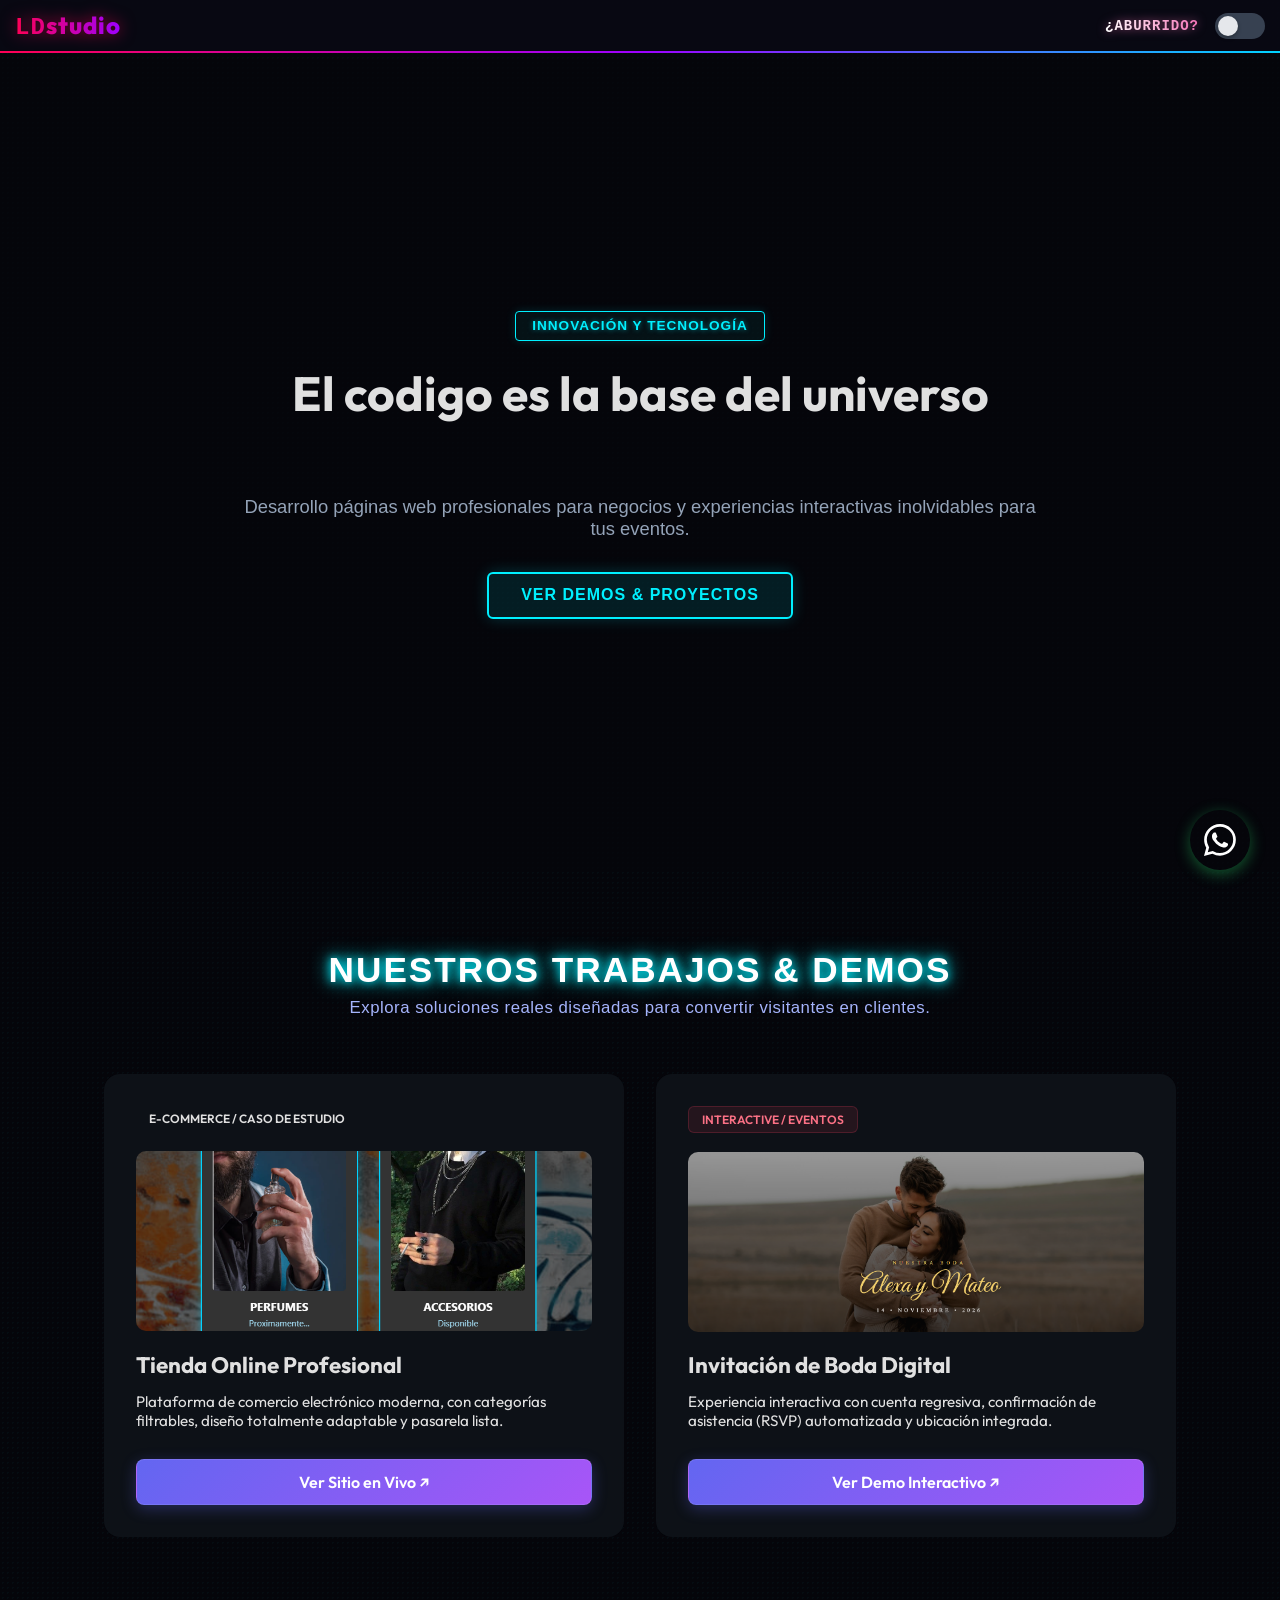
==== index.html @ 7ead61c2 "Mejoras Modo LD: Estilos neon, correccion de scroll y efecto 3D" ====
<!DOCTYPE html>
<html lang="es">
<head>
    <meta charset="UTF-8">
    <meta name="viewport" content="width=device-width, initial-scale=1.0">
    <title>LD Studio | Desarrollo Web & Experiencias Digitales</title>
    <link rel="stylesheet" href="style.css">
    <!-- Google Fonts -->
    <link href="https://fonts.googleapis.com/css2?family=Outfit:wght@300;400;600;700&display=swap" rel="stylesheet"> 
</head>
<body>

   <header class="navbar">
    <div class="logo">LD<span>studio</span></div>
    <a href="modo-ld.html" class="toggle-container">
        <span class="toggle-text">¿Aburrido?</span>
        <div class="toggle-switch">
            <div class="toggle-knob"></div>
        </div>
    </a>
</header>
    <!-- Sección Hero (Bienvenida) -->
    <section class="hero">
        <div class="hero-content">
            <span class="badge">Innovación y Tecnología</span>
            <h1>El codigo es la base del universo <span class="gradient-text">futuro digital</span></h1>
            <p>Desarrollo páginas web profesionales para negocios y experiencias interactivas inolvidables para tus eventos.</p>
            <div class="hero-buttons">
                <a href="#portfolio" class="btn-primary">Ver Demos & Proyectos</a>
            </div>
        </div>
    </section>

    <!-- Sección de Portafolio / Demos -->
    <section id="portfolio" class="portfolio">
        <div class="section-title">
            <h2>Nuestros Trabajos & Demos</h2>
            <p>Explora soluciones reales diseñadas para convertir visitantes en clientes.</p>
        </div>

        <div class="portfolio-grid">
            
     <!-- Tarjeta 1: Tienda Online (Caso de Estudio) -->
            <div class="card">
                <div class="card-tag ecom">E-Commerce / Caso de Estudio</div>
                <!-- Vista Previa de la Tienda -->
                <div class="card-preview">
                    <img src="img/demo-tienda.jpg" alt="Vista previa Tienda Online">
                </div>
                <div class="card-body">
                    <h3>Tienda Online Profesional</h3>
                    <p>Plataforma de comercio electrónico moderna, con categorías filtrables, diseño totalmente adaptable y pasarela lista.</p>
                    <a href="https://jdsupply.netlify.app" target="_blank" class="card-btn">Ver Sitio en Vivo ↗</a>
                </div>
            </div>
          <!-- Tarjeta 2: Invitación de Boda -->
            <div class="card">
                <div class="card-tag event">Interactive / Eventos</div>
                <div class="card-preview">
                    <img src="img/demo-boda.jpg" alt="Vista previa Invitación de Boda">
                </div>
                <div class="card-body">
                    <h3>Invitación de Boda Digital</h3>
                    <p>Experiencia interactiva con cuenta regresiva, confirmación de asistencia (RSVP) automatizada y ubicación integrada.</p>
                    <!-- PEGA TU LINK AQUÍ -->
                    <a href="https://ldfgxd.github.io/demo/" target="_blank" class="card-btn">Ver Demo Interactivo ↗</a>
                </div>
            </div>
        </div>
    </section>

    <!-- Botón Flotante de WhatsApp -->
    <a href="https://wa.me/TU_NUMERO_AQUI" target="_blank" class="whatsapp-float" title="¡Escríbenos!">
        <svg xmlns="http://www.w3.org/2000/svg" width="32" height="32" fill="currentColor" viewBox="0 0 16 16">
            <path d="M13.601 2.326A7.85 7.85 0 0 0 7.994 0C3.627 0 .068 3.558.064 7.926c0 1.399.366 2.76 1.057 3.965L0 16l4.204-1.102a7.9 7.9 0 0 0 3.79.965h.004c4.368 0 7.926-3.558 7.93-7.93A7.9 7.9 0 0 0 13.6 2.326zM7.994 14.521a6.6 6.6 0 0 1-3.356-.92l-.24-.144-2.494.654.666-2.433-.156-.251a6.56 6.56 0 0 1-1.007-3.505c0-3.626 2.957-6.584 6.591-6.584a6.56 6.56 0 0 1 4.66 1.931 6.56 6.56 0 0 1 1.928 4.66c-.004 3.639-2.961 6.592-6.592 6.592zm3.615-4.934c-.197-.099-1.17-.578-1.353-.646-.182-.065-.315-.099-.445.099-.133.197-.513.646-.627.775-.114.133-.232.148-.43.05-.197-.1-.833-.307-1.585-.977-.587-.523-.983-1.17-1.098-1.368-.114-.198-.012-.305.087-.403.088-.088.198-.23.297-.345.099-.114.132-.198.198-.33.065-.133.033-.248-.016-.347-.05-.099-.445-1.072-.61-1.467-.16-.389-.323-.335-.445-.34l-.38-.007c-.133 0-.348.05-.53.248-.183.198-.7.683-.7 1.668 0 .985.71 1.934.808 2.066.098.133 1.394 2.132 3.383 2.992.47.205.84.326 1.129.418.475.152.904.129 1.246.078.38-.058 1.171-.48 1.338-.943.164-.464.164-.86.114-.943-.049-.084-.182-.133-.38-.232z"/>
        </svg>
    </a>

    <script src="script.js"></script>
</body>
</html>
---- style.css ----
/* Variables de diseño y colores tecnológicos */
:root {
    --bg-color: #05050a;       /* Negro casi puro, fondo de pantalla de PC Gamer */
    --card-bg: #0d1117;       /* Un gris muy oscuro para las tarjetas */
    --neon-cyan: #00f0ff;     /* Cian eléctrico para textos y bordes */
    --neon-pink: #ff0055;     /* Rosa neón para acentos (opcional) */
    --text-main: #e0e0e0;     /* Gris claro para texto normal */
    --code-font: 'Space Grotesk', sans-serif; /* Asegúrate de usar esta fuente */
}

/* Estilos Generales */
* {
    margin: 0;
    padding: 0;
    box-sizing: border-box;
    font-family: 'Outfit', sans-serif;
}

body {
    background-color: var(--bg-color);
    color: var(--text-main);
    font-family: var(--code-font);
    /* Agregamos una textura sutil de rejilla/escaneo de fondo */
    background-image: radial-gradient(rgba(0, 240, 255, 0.03) 1px, transparent 1px);
    background-size: 5px 5px;
}

/* Header / Navbar */
.navbar {
    position: fixed;
    top: 0;
    left: 0;
    width: 100%;
    display: flex;
    justify-content: space-between;
    align-items: center;
    padding: 1.2rem 5%;
    background: rgba(11, 15, 25, 0.85);
    backdrop-filter: blur(10px);
    border-bottom: 1px solid var(--border-color);
    z-index: 100;
}

.logo {
    font-size: 1.5rem;
    font-weight: 700;
    letter-spacing: 1px;
    color: var(--text-main);
}

.logo span {
    color: var(--accent-color);
}

.btn-nav {
    background: transparent;
    border: 1px solid var(--accent-color);
    color: var(--accent-color);
    padding: 0.5rem 1.2rem;
    border-radius: 8px;
    font-weight: 600;
    text-decoration: none;
    transition: all 0.3s ease;
}

.btn-nav:hover {
    background: var(--accent-color);
    color: var(--bg-color);
    box-shadow: 0 0 15px rgba(56, 189, 248, 0.4);
}

/* Sección Hero */
.hero {
    min-height: 90vh;
    display: flex;
    align-items: center;
    justify-content: center;
    text-align: center;
    padding: 0 1rem;
    margin-top: 60px;
    background: radial-gradient(circle at center, rgba(56, 189, 248, 0.05) 0%, transparent 70%);
}

.hero-content {
    max-width: 800px;
}

.badge {
    display: inline-block;
    padding: 0.4rem 1rem;
    background: rgba(0, 240, 255, 0.05); /* Fondo cian oscuro transparente */
    color: var(--neon-cyan, #00f0ff); /* Color neón */
    border-radius: 4px; /* Esquinas más rectas y técnicas */
    font-size: 0.85rem;
    font-weight: 600;
    font-family: var(--code-font, 'Space Grotesk', sans-serif);
    text-transform: uppercase;
    letter-spacing: 1px;
    margin-bottom: 1.5rem;
    border: 1px solid var(--neon-cyan, #00f0ff); /* Borde cian brilloso */
    text-shadow: 0 0 5px rgba(0, 240, 255, 0.5);
    box-shadow: 0 0 10px rgba(0, 240, 255, 0.15);
}

.hero h1 {
    font-size: 3rem;
    font-weight: 700;
    margin-bottom: 1rem;
    line-height: 1.2;
}

.gradient-text {
    background: var(--accent-gradient);
    -webkit-background-clip: text;
    -webkit-text-fill-color: transparent;
}

.hero p {
    color: #94a3b8; /* Gris claro azulado súper legible */
    font-size: 1.15rem;
    margin-bottom: 2rem;
    font-family: var(--code-font, 'Space Grotesk', sans-serif);
}
.btn-primary {
    display: inline-flex;
    align-items: center;
    justify-content: center;
    background: rgba(0, 240, 255, 0.1); /* Fondo translúcido neón */
    border: 2px solid var(--neon-cyan, #00f0ff); /* Borde cian brilloso */
    color: var(--neon-cyan, #00f0ff); /* Texto neón */
    padding: 0.8rem 2rem;
    border-radius: 6px;
    font-weight: 700;
    font-family: var(--code-font, 'Space Grotesk', sans-serif);
    text-transform: uppercase;
    letter-spacing: 1px;
    text-decoration: none;
    box-shadow: 0 0 15px rgba(0, 240, 255, 0.2);
    transition: all 0.3s ease;
}

.btn-primary:hover {
    transform: translateY(-3px);
    box-shadow: 0 10px 25px rgba(56, 189, 248, 0.4);
}

/* Sección Portafolio / Demos */
.portfolio {
    padding: 5rem 5%;
    max-width: 1200px;
    margin: 0 auto;
}

.section-title {
    text-align: center;
    margin-bottom: 3.5rem;
}

.section-title h2 {
    font-size: 2.2rem;
    margin-bottom: 0.5rem;
    font-family: var(--code-font);
    text-transform: uppercase;
    letter-spacing: 2px;
    color: #ffffff;
    text-shadow: 0 0 10px var(--neon-cyan), 0 0 20px var(--neon-cyan);
}

.section-title p {
    color: #a5b4fc; /* Un tono azulado/morado suave estilo interfaz */
    font-family: var(--code-font);
    letter-spacing: 0.5px;
    font-size: 1.05rem;
}
.portfolio-grid {
    display: grid;
    grid-template-columns: repeat(auto-fit, minmax(320px, 1fr));
    gap: 2rem;
}

/* Tarjetas con efecto Glassmorphism y Hover */
.card {
    background: var(--card-bg);
    border: 1px solid var(--border-color);
    border-radius: 16px;
    padding: 2rem;
    backdrop-filter: blur(12px);
    transition: all 0.3s ease;
    display: flex;
    flex-direction: column;
    justify-content: space-between;
}

.card:hover {
    transform: translateY(-6px);
    border-color: rgba(56, 189, 248, 0.4);
    box-shadow: 0 12px 30px rgba(0, 0, 0, 0.5), 0 0 20px rgba(56, 189, 248, 0.1);
}

.card-tag {
    font-size: 0.75rem;
    font-weight: 600;
    text-transform: uppercase;
    padding: 0.3rem 0.8rem;
    border-radius: 6px;
    width: fit-content;
    margin-bottom: 1.2rem;
}

.card-tag.e-commerce {
    background: rgba(16, 185, 129, 0.1);
    color: #34d399;
    border: 1px solid rgba(16, 185, 129, 0.2);
}

.card-tag.event {
    background: rgba(244, 63, 94, 0.1);
    color: #fb7185;
    border: 1px solid rgba(244, 63, 94, 0.2);
}

.card-body h3 {
    font-size: 1.4rem;
    margin-bottom: 0.8rem;
}

.card-body p {
    color: var(--text-muted);
    font-size: 0.95rem;
    margin-bottom: 1.8rem;
}

.card-btn {
    display: inline-flex;
    align-items: center;
    color: var(--accent-color);
    text-decoration: none;
    font-weight: 600;
    transition: gap 0.3s ease;
}

.card-btn:hover {
    gap: 8px;
    text-decoration: underline;
}

/* Botón Flotante de WhatsApp con animación de pulso */
.whatsapp-float {
    position: fixed;
    bottom: 30px;
    right: 30px;
    background-color: var(--whatsapp-color);
    color: white;
    width: 60px;
    height: 60px;
    border-radius: 50%;
    display: flex;
    align-items: center;
    justify-content: center;
    box-shadow: 0 4px 15px rgba(37, 211, 102, 0.4);
    z-index: 1000;
    transition: transform 0.3s ease;
    animation: pulse-whatsapp 2s infinite;
}

.whatsapp-float:hover {
    transform: scale(1.1);
}

@keyframes pulse-whatsapp {
    0% {
        box-shadow: 0 0 0 0 rgba(37, 211, 102, 0.6);
    }
    70% {
        box-shadow: 0 0 0 15px rgba(37, 211, 102, 0);
    }
    100% {
        box-shadow: 0 0 0 0 rgba(37, 211, 102, 0);
    }
}

/* Responsive para celulares */
@media (max-width: 768px) {
    .hero h1 {
        font-size: 2.2rem;
    }
}
/* Estilo para la vista previa de la tarjeta */
.card-preview {
    width: 100%;
    height: 180px;
    border-radius: 10px;
    overflow: hidden;
    margin-bottom: 1.2rem;
    border: 1px solid var(--border-color);
}

.card-preview img {
    width: 100%;
    height: 100%;
    object-fit: cover;
    transition: transform 0.5s ease;
}

/* Efecto de zoom sutil al pasar el mouse por toda la tarjeta */
.card:hover .card-preview img {
    transform: scale(1.05);
}
/* Estilo chingón para los botones de las tarjetas */
.card-btn {
    display: inline-flex;
    align-items: center;
    justify-content: center;
    gap: 8px;
    width: 100%;
    padding: 12px 20px;
    background: linear-gradient(135deg, #6366f1 0%, #a855f7 100%); /* Degradado moderno */
    color: #ffffff;
    font-weight: 600;
    text-decoration: none;
    border-radius: 8px;
    box-shadow: 0 4px 15px rgba(99, 102, 241, 0.3);
    transition: all 0.3s ease;
    border: 1px solid rgba(255, 255, 255, 0.1);
}

/* Efecto cuando pasas el cursor */
.card-btn:hover {
    background: linear-gradient(135deg, #4f46e5 0%, #9333ea 100%);
    transform: translateY(-3px); /* Se eleva un poquito */
    box-shadow: 0 6px 20px rgba(168, 85, 247, 0.5); /* Sombra más intensa y brillante */
}

/* Efecto al hacer clic */
.card-btn:active {
    transform: translateY(-1px);
}
/* --- Contenedor principal del enlace --- */
.toggle-container {
    display: flex;
    align-items: center;
    gap: 16px; /* Espacio entre el texto y el switch */
    text-decoration: none;
    cursor: pointer;
    transition: opacity 0.3s ease;
}

.toggle-container:hover {
    opacity: 0.8; /* Efecto hover sutil para todo el conjunto */
}

/* --- Estilo del texto --- */
.toggle-text {
    font-family: 'SF Mono', 'Courier New', monospace; /* Fuente técnica */
    font-size: 14px;
    font-weight: 600;
    text-transform: uppercase;
    letter-spacing: 1px;
    /* Gradiente de color tipo neón */
    background: linear-gradient(to right, #ffffff, #f472b6);
    -webkit-background-clip: text;
    background-clip: text;
    color: transparent;
    /* Resplandor del neón */
    filter: drop-shadow(0 0 5px rgba(244, 114, 182, 0.6));
}

/* --- Estilos del interruptor (El switch) --- */
.toggle-switch {
    position: relative;
    width: 50px; /* Ancho total del switch */
    height: 26px; /* Alto total del switch */
    background-color: #374151; /* Color de fondo cuando está "apagado" (gris oscuro) */
    border-radius: 50px; /* Bordes redondeados */
    transition: background-color 0.4s cubic-bezier(0.4, 0, 0.2, 1); /* Transición suave al cambiar */
}

/* --- El círculo que se desliza (Knob) --- */
.toggle-knob {
    position: absolute;
    top: 3px; /* Margen superior */
    left: 3px; /* Margen izquierdo */
    width: 20px; /* Ancho del círculo */
    height: 20px; /* Alto del círculo */
    background-color: #e5e7eb; /* Color del círculo (gris muy claro) */
    border-radius: 50%; /* Círculo perfecto */
    box-shadow: 0 2px 4px rgba(0, 0, 0, 0.3); /* Sombra sutil */
    transition: transform 0.4s cubic-bezier(0.4, 0, 0.2, 1); /* Transición suave del movimiento */
}

/* --- Efecto Hover: Cuando el mouse pasa sobre el CONJUNTO --- */
.toggle-container:hover .toggle-switch {
    background-color: #4b5563; /* Un gris un poco más claro al pasar el mouse */
}

.toggle-container:hover .toggle-knob {
    transform: translateX(2px); /* Pequeño movimiento del círculo al pasar el mouse */
}

/* --- Estilo "Encendido" (Opcional, si añades una clase .active con JS) --- */
/* Si tuvieras JS para activar el modo, usarías: .toggle-container.active .toggle-switch { ... } */
/* --- Efecto exclusivo SOLAMENTE cuando mantienes presionado el clic --- */

/* 1. Mueve el círculo a la derecha al hacer clic */
.toggle-container:active .toggle-knob {
    transform: translateX(24px);
    background-color: #ffffff;
}

/* 2. Pone el switch en azul neón al hacer clic */
.toggle-container:active .toggle-switch {
    background-color: #00f0ff;
    box-shadow: 0 0 12px rgba(0, 240, 255, 0.6);
}
/* --- MODO VIDEOJUEGO / GAMING --- */
body.page-ld-custom {
    background-image: url('img/fondo-gaming.jpg') !important;
    background-size: cover !important;
    background-position: center !important;
    background-repeat: no-repeat !important;
    background-attachment: fixed !important;
}

/* Tarjetas con estilo de panel de juego / interfaz HUD */
body.page-ld-custom .navbar,
body.page-ld-custom .card {
    background-color: rgba(10, 10, 20, 0.85) !important;
    border: 1px solid #00f0ff !important; /* Bordes color cian o azul gamer */
    box-shadow: 0 0 15px rgba(0, 240, 255, 0.2); /* Brillo sutil tipo neón */
}

/* Efecto para los títulos con onda gaming */
body.page-ld-custom h1, 
body.page-ld-custom h2 {
    color: #00f0ff !important;
}
/* --- ORGANIZACIÓN DE ACCIONES EN EL NAVBAR --- */
.nav-actions {
    display: flex;
    align-items: center;
    gap: 10px; /* Espacio exacto y cómodo entre el botón de música y el switch */
}

/* --- BOTÓN DE MÚSICA COMPACTO PARA EL HEADER --- */
.music-header-btn {
    background: rgba(255, 255, 255, 0.08);
    border: 1px solid rgba(255, 255, 255, 0.2);
    color: #ffffff;
    width: 32px;
    height: 32px;
    border-radius: 50%;
    display: flex;
    align-items: center;
    justify-content: center;
    cursor: pointer;
    transition: all 0.3s ease;
    flex-shrink: 0; /* Evita que el botón se deforme */
}

.music-header-btn:hover {
    background: rgba(255, 255, 255, 0.2);
    transform: scale(1.05);
}

.music-header-btn.playing {
    border-color: #00f0ff;
    color: #00f0ff;
    box-shadow: 0 0 8px rgba(0, 240, 255, 0.4);
}
/* --- AJUSTES RESPONSIVOS PARA MÓVILES --- */
@media screen and (max-width: 768px) {
    /* Hacemos que la barra superior ajuste los espacios automáticamente en celular */
    .navbar {
        padding: 10px 15px;
    }

    /* Reducimos ligeramente el tamaño del texto o de los márgenes si es necesario */
    .nav-actions {
        gap: 8px;
    }

    /* Ajustamos el tamaño del switch para que no estorbe en pantallas angostas */
    .toggle-container {
        padding: 4px 8px;
    }

    .toggle-text {
        font-size: 11px;
    }

    /* Aseguramos que el botón de música mantenga su círculo perfecto */
    .music-header-btn {
        width: 30px;
        height: 30px;
    }
}
/* --- NOTIFICACIÓN DE BIENVENIDA (GAMING TOAST) --- */
.gaming-toast {
    position: fixed;
    top: 90px;
    right: 30px;
    z-index: 1000;
    background: rgba(10, 10, 25, 0.95);
    border: 1px solid #00f0ff;
    box-shadow: 0 0 15px rgba(0, 240, 255, 0.3);
    padding: 12px 20px;
    border-radius: 8px;
    display: flex;
    align-items: center;
    gap: 15px;
    backdrop-filter: blur(10px);
    animation: slideInToast 0.5s ease forwards;
    transition: all 0.3s ease;
}

.toast-content {
    display: flex;
    align-items: center;
    gap: 10px;
    color: #ffffff;
    font-size: 14px;
    font-weight: 500;
}

/* Puntito parpadeante de estatus */
.toast-dot {
    width: 8px;
    height: 8px;
    background-color: #00ff66;
    border-radius: 50%;
    box-shadow: 0 0 8px #00ff66;
    animation: pulseDot 1.5s infinite;
}

.toast-close {
    background: transparent;
    border: none;
    color: #a0a0c0;
    font-size: 20px;
    cursor: pointer;
    transition: color 0.2s;
}

.toast-close:hover {
    color: #00f0ff;
}

/* Animaciones */
@keyframes slideInToast {
    from {
        opacity: 0;
        transform: translateY(-20px);
    }
    to {
        opacity: 1;
        transform: translateY(0);
    }
}

@keyframes pulseDot {
    0% { transform: scale(1); opacity: 1; }
    50% { transform: scale(1.4); opacity: 0.5; }
    100% { transform: scale(1); opacity: 1; }
}
/* BOTÓN GAMING / MODO LD */
.btn-gaming {
    display: inline-block;
    margin-top: 20px;
    padding: 12px 28px;
    background: transparent;
    color: #00f0ff;
    border: 2px solid #00f0ff;
    border-radius: 6px;
    font-weight: 700;
    text-decoration: none;
    letter-spacing: 1px;
    box-shadow: 0 0 10px rgba(0, 240, 255, 0.3);
    transition: all 0.3s ease;
}

.btn-gaming:hover {
    background: #00f0ff;
    color: #000;
    box-shadow: 0 0 20px rgba(0, 240, 255, 0.8);
    transform: translateY(-2px);
}
.matrix-title {
    font-family: 'Fira Code', 'Courier New', monospace;
    font-size: 2.2rem;
    color: #00ff66;
    text-shadow: 0 0 12px rgba(0, 255, 102, 0.7);
    margin: 15px 0;
    font-weight: 700;
}
/* --- OVERLAY OSCURO PARA MEJORAR CONTRASTE --- */
.hero {
    position: relative;
    /* Fondo oscuro semi-transparente sobre la imagen */
    background: rgba(5, 5, 12, 0.65) !important; 
}

/* --- TÍTULO PRINCIPAL CON MÁXIMA LEGIBILIDAD --- */
.page-ld-custom .matrix-title,
.page-ld-custom .hero h1 {
    font-family: 'Fira Code', 'Courier New', monospace !important;
    font-weight: 800 !important;
    
    /* Degradado Neón con tonos más brillantes */
    background: linear-gradient(90deg, #ff2a75 0%, #b84dff 50%, #00f0ff 100%) !important;
    -webkit-background-clip: text !important;
    background-clip: text !important;
    -webkit-text-fill-color: transparent !important;
    
    /* Sombra oscura fuerte alrededor de las letras para separarlas del fondo */
    filter: drop-shadow(0 0 12px rgba(0, 0, 0, 0.9)) 
            drop-shadow(0 0 4px #000000) !important;
}

/* --- BADGE SUPERIOR --- */
.page-ld-custom .badge {
    color: #ffffff !important;
    border: 1.5px solid #ff0055 !important;
    background: rgba(10, 10, 20, 0.85) !important;
    box-shadow: 0 0 15px rgba(255, 0, 85, 0.6) !important;
    font-weight: 700 !important;
    letter-spacing: 1px;
}

/* --- PÁRRAFO DESCRIPTIVO --- */
.page-ld-custom .hero p {
    color: #ffffff !important;
    /* Sombra negra detrás del texto blanco */
    text-shadow: 2px 2px 4px rgba(0, 0, 0, 0.9), 
                0 0 10px rgba(0, 0, 0, 0.8) !important;
    font-weight: 500 !important;
}

/* --- BOTÓN NEÓN --- */
.page-ld-custom .btn-gaming,
.page-ld-custom .card-btn {
    color: #ffffff !important;
    background: rgba(10, 10, 20, 0.8) !important;
    border: 2px solid #ff0055 !important;
    box-shadow: 0 0 15px rgba(255, 0, 85, 0.6), 
                inset 0 0 10px rgba(255, 0, 85, 0.3) !important;
    font-weight: 700 !important;
}
/* --- HEADER Y NAVBAR MODO LD --- */
.navbar {
    background: rgba(10, 10, 20, 0.85) !important;
    backdrop-filter: blur(12px) !important;
    border-bottom: 2px solid transparent !important;
    border-image: linear-gradient(90deg, #ff0055, #9d00ff, #00d4ff) 1 !important;
    padding: 10px 15px !important;
}

/* --- LOGO EN DEGRADADO ROJO Y MORADO --- */
.logo {
    font-family: 'Fira Code', 'Courier New', monospace !important;
    font-weight: 800 !important;
    
    /* Degradado de Rojo (#ff0055) a Morado (#9d00ff) */
    background: linear-gradient(90deg, #ff0055 0%, #9d00ff 100%) !important;
    -webkit-background-clip: text !important;
    background-clip: text !important;
    -webkit-text-fill-color: transparent !important;
    color: transparent !important;

    /* Brillo neón alrededor de las letras */
    filter: drop-shadow(0 0 8px rgba(255, 0, 85, 0.6)) !important;
}

/* Ajustes para pantalla móvil estrecha */
@media (max-width: 480px) {
    .navbar {
        display: flex !important;
        justify-content: space-between !important;
        align-items: center !important;
        gap: 8px !important;
    }

    /* Ajuste al texto 'SOLO BAJA' */
    .switch-label, 
    .navbar span {
        font-size: 11px !important;
        letter-spacing: 0.5px !important;
        color: #ff0055 !important;
        text-shadow: 0 0 5px rgba(255, 0, 85, 0.6) !important;
    }

    /* Botón de reproducción de música */
    .music-btn {
        transform: scale(0.85) !important;
    }
}
/* Prepara el contenedor para el espacio 3D */
.portfolio-grid {
    perspective: 1000px;
}

/* Configura las tarjetas para que giren suavemente sin perder calidad */
.card {
    transition: transform 0.15s ease-out;
    transform-style: preserve-3d;
    will-change: transform;
}
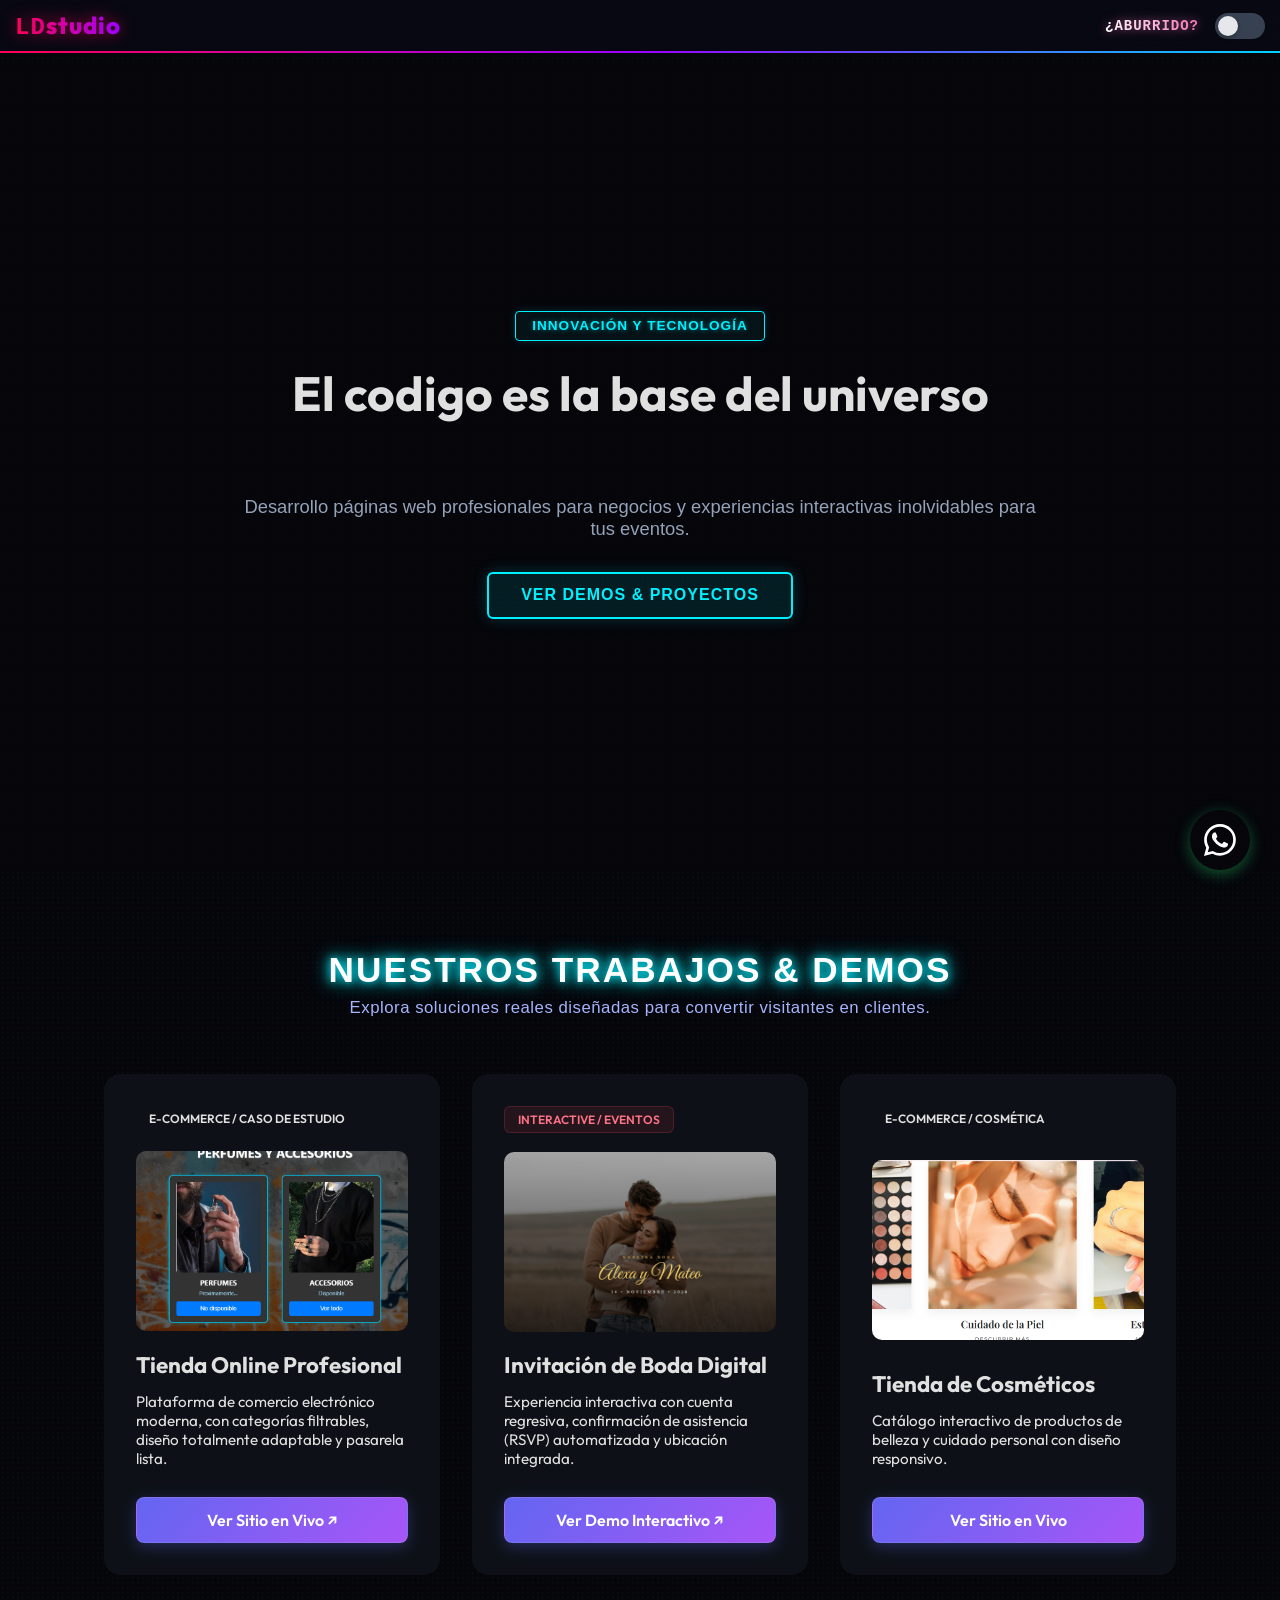
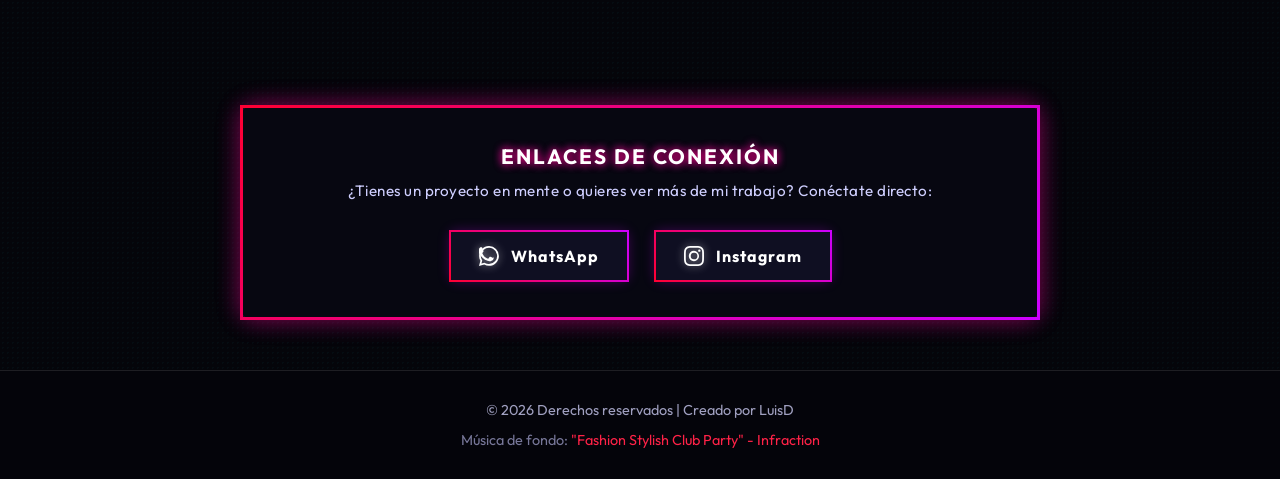
==== commit eb43c8a8: "feat: actualizacion de footer y estilos" ====
--- a/index.html
+++ b/index.html
@@ -66,9 +66,22 @@
                     <a href="https://ldfgxd.github.io/demo/" target="_blank" class="card-btn">Ver Demo Interactivo ↗</a>
                 </div>
             </div>
+            <!-- Tarjeta 3: Tienda de Cosméticos -->
+        <div class="card">
+            <div class="card-tag">E-Commerce / Cosmética</div>
+            <div class="card-preview">
+                <img src="img/demo-cosmetics.jpg" alt="Vista previa Tienda de Cosméticos">
+            </div>
+            <div class="card-body">
+                <h3>Tienda de Cosméticos</h3>
+                <p>Catálogo interactivo de productos de belleza y cuidado personal con diseño responsivo.</p>
+                <a href="https://shopbyrigo.netlify.app" target="_blank" class="card-btn">Ver Sitio en Vivo</a>
+            </div>
+        </div>
         </div>
     </section>
 
+    
     <!-- Botón Flotante de WhatsApp -->
     <a href="https://wa.me/TU_NUMERO_AQUI" target="_blank" class="whatsapp-float" title="¡Escríbenos!">
         <svg xmlns="http://www.w3.org/2000/svg" width="32" height="32" fill="currentColor" viewBox="0 0 16 16">
@@ -77,5 +90,39 @@
     </a>
 
     <script src="script.js"></script>
+    <!-- Sección de Contacto Directo (Modo Normal) -->
+<section class="contact-section">
+    <div class="contact-card">
+        <h3>ENLACES DE CONEXIÓN</h3>
+        <p>¿Tienes un proyecto en mente o quieres ver más de mi trabajo? Conéctate directo:</p>
+        
+        <div class="social-links-grid">
+            <!-- Botón de WhatsApp -->
+            <a href="https://wa.me/526361141044" target="_blank" class="cyber-link">
+                <svg class="link-icon" xmlns="http://www.w3.org/2000/svg" width="22" height="22" fill="currentColor" viewBox="0 0 16 16">
+                    <path d="M13.601 2.326A7.85 7.85 0 0 0 7.994 0C3.627 0 .068 3.558.064 7.926c0 1.399.366 2.76 1.057 3.965L0 16l4.204-1.102a7.9 7.9 0 0 0 3.79.965h.004c4.368 0 7.926-3.558 7.93-7.93A7.9 7.9 0 0 0 13.601 2.326zm-5.607 12.1a6.5 6.5 0 0 1-3.327-.916l-.238-.144-2.482.65.664-2.42-.155-.247a6.5 6.5 0 1 1 5.538 3.077z"/>
+                    <path d="M11.237 9.588c-.303-.152-1.79-.883-2.067-.983-.277-.1-.479-.152-.681.152-.202.303-.782.983-.958 1.185-.176.202-.353.227-.656.076-.303-.152-1.28-.472-2.438-1.5-.9-1.023-1.508-2.288-1.685-2.59-.176-.303-.018-.465.133-.616.136-.135.303-.353.454-.53.151-.176.202-.303.303-.503.1-.202.05-.378-.025-.53-.075-.152-.681-1.641-.933-2.246-.245-.589-.494-.509-.681-.519-.174-.009-.373-.01-.571-.01-.198 0-.521.074-.794.378-.273.304-1.04 1.016-1.04 2.479 0 1.463 1.065 2.876 1.213 3.077.149.202 2.096 3.2 5.077 4.487.709.306 1.263.489 1.694.626.712.226 1.36.194 1.872.118.571-.085 1.79-.732 2.042-1.44.252-.707.252-1.313.176-1.44-.076-.127-.277-.202-.58-.353z"/>
+                </svg>
+                WhatsApp
+            </a>
+            
+            <!-- Botón de Instagram -->
+            <a href="https://instagram.com/tu-usuario" target="_blank" class="cyber-link">
+                <svg class="link-icon" xmlns="http://www.w3.org/2000/svg" width="22" height="22" fill="currentColor" viewBox="0 0 16 16">
+                    <path d="M8 0C5.829 0 5.556.01 4.703.048 3.85.088 3.269.222 2.76.42a3.9 3.9 0 0 0-1.417.923A3.9 3.9 0 0 0 .42 2.76C.222 3.268.087 3.85.048 4.7.01 5.555 0 5.827 0 8.001c0 2.172.01 2.444.048 3.297.04.852.174 1.433.372 1.942.205.526.478.972.923 1.417.444.445.89.719 1.416.923.51.198 1.09.333 1.942.372C5.555 15.99 5.827 16 8 16s2.444-.01 3.298-.048c.851-.04 1.434-.174 1.943-.372a3.9 3.9 0 0 0 1.416-.923c.445-.445.718-.891.923-1.417.197-.509.332-1.09.372-1.942C15.99 10.445 16 10.173 16 8s-.01-2.445-.048-3.299c-.04-.851-.175-1.433-.372-1.941a3.9 3.9 0 0 0-.923-1.417A3.9 3.9 0 0 0 13.24.42c-.51-.198-1.092-.333-1.943-.372C10.443.01 10.172 0 7.998 0zm-.717 1.442h.718c2.136 0 2.389.007 3.232.046.78.035 1.204.166 1.486.275.373.145.64.319.92.599.28.28.453.546.598.92.11.281.24.705.275 1.485.039.843.047 1.096.047 3.231s-.008 2.389-.047 3.232c-.035.78-.166 1.203-.275 1.485a2.5 2.5 0 0 1-.599.919c-.28.28-.546.453-.92.598-.282.11-.705.24-1.485.276-.843.038-1.096.047-3.232.047s-2.39-.009-3.233-.047c-.78-.036-1.203-.166-1.485-.276a2.5 2.5 0 0 1-.92-.598 2.5 2.5 0 0 1-.6-.92c-.109-.281-.24-.705-.275-1.485-.038-.843-.046-1.096-.046-3.233s.008-2.388.046-3.231c.036-.78.166-1.204.276-1.486.145-.373.319-.64.599-.92.28-.28.546-.453.92-.598.282-.11.705-.24 1.485-.276.738-.034 1.024-.044 2.515-.045zm4.988 1.328a.96.96 0 1 0 0 1.92.96.96 0 0 0 0-1.92m-4.27 1.122a4.109 4.109 0 1 0 0 8.217 4.109 4.109 0 0 0 0-8.217m0 1.441a2.668 2.668 0 1 1 0 5.335 2.668 2.668 0 0 1 0-5.335"/>
+                </svg>
+                Instagram
+            </a>
+        </div>
+    </div>
+</section>
+<footer class="footer-basico-oscuro">
+    <div class="footer-contenido">
+        <p>&copy; 2026 Derechos reservados | Creado por LuisD</p>
+        <p class="creditos-musica">
+            Música de fondo: <a href="https://youtu.be/jDA52b7I1ic" target="_blank">"Fashion Stylish Club Party" - Infraction</a>
+        </p>
+    </div>
+</footer>
 </body>
 </html>
--- a/style.css
+++ b/style.css
@@ -1,3 +1,6 @@
+html {
+    scroll-behavior: smooth;
+}
 /* Variables de diseño y colores tecnológicos */
 :root {
     --bg-color: #05050a;       /* Negro casi puro, fondo de pantalla de PC Gamer */
@@ -285,6 +288,36 @@
         font-size: 2.2rem;
     }
 }
+/* Estilo exclusivo para el botón en Modo LD */
+.whatsapp-float.ld-mode {
+    background-color: #0a0a16;
+    color: #00ffff;
+    border-radius: 8px;
+    border: 2px solid #00ffff;
+    font-family: 'Courier New', Courier, monospace;
+    font-size: 0.85rem;
+    font-weight: bold;
+    width: 38px;      /* Forzamos un ancho más chico */
+    height: 38px;     /* Forzamos un alto más chico */
+    display: flex;
+    align-items: center;
+    justify-content: center;
+    padding: 0;       /* Quitamos padding estorboso */
+    box-shadow: 0 0 10px rgba(0, 255, 255, 0.4);
+    animation: pulse-ld 2s infinite;
+}
+.whatsapp-float.ld-mode:hover {
+    transform: scale(1.1);
+    background-color: #00ffff;
+    color: #000;
+    box-shadow: 0 0 25px rgba(0, 255, 255, 0.8);
+}
+
+@keyframes pulse-ld {
+    0% { box-shadow: 0 0 0 0 rgba(0, 255, 255, 0.6); }
+    70% { box-shadow: 0 0 0 15px rgba(0, 255, 255, 0); }
+    100% { box-shadow: 0 0 0 0 rgba(0, 255, 255, 0); }
+}
 /* Estilo para la vista previa de la tarjeta */
 .card-preview {
     width: 100%;
@@ -693,14 +726,942 @@
         transform: scale(0.85) !important;
     }
 }
-/* Prepara el contenedor para el espacio 3D */
-.portfolio-grid {
-    perspective: 1000px;
-}
-
-/* Configura las tarjetas para que giren suavemente sin perder calidad */
 .card {
-    transition: transform 0.15s ease-out;
-    transform-style: preserve-3d;
-    will-change: transform;
-}+    transition: transform 0.2s ease, box-shadow 0.2s ease;
+}
+
+/* Al presionar con el dedo en celular */
+.card:active {
+    transform: scale(0.98);
+    box-shadow: 0 0 20px rgba(255, 0, 85, 0.8);
+}
+/* Sección Dato Curioso */
+.fact-section {
+    width: 100%;
+    padding: 60px 20px;
+    display: flex;
+    justify-content: center;
+    background: linear-gradient(180deg, transparent, rgba(0, 240, 255, 0.03), transparent);
+}
+
+.fact-container {
+    max-width: 800px;
+    width: 100%;
+    background: rgba(15, 15, 25, 0.6);
+    border: 1px solid rgba(0, 240, 255, 0.2);
+    border-radius: 16px;
+    padding: 35px;
+    text-align: center;
+    box-shadow: 0 0 20px rgba(0, 240, 255, 0.05);
+}
+
+.fact-tag {
+    display: inline-block;
+    padding: 6px 16px;
+    background: rgba(0, 240, 255, 0.1);
+    color: #00f0ff;
+    border: 1px solid #00f0ff;
+    border-radius: 20px;
+    font-size: 0.8rem;
+    font-weight: bold;
+    letter-spacing: 1px;
+    margin-bottom: 15px;
+}
+
+.fact-container h2 {
+    font-size: 1.5rem;
+    margin-bottom: 12px;
+    color: #ffffff;
+}
+
+.fact-container p {
+    font-size: 1rem;
+    color: #b0b0c0;
+    line-height: 1.6;
+    margin: 0;
+}
+/* Sección de contactos con alto impacto visual */
+.contact-section {
+    width: 100%;
+    padding: 50px 20px;
+    display: flex;
+    justify-content: center;
+}
+
+.contact-card {
+    max-width: 800px;
+    width: 100%;
+    background: #070711;
+    border: 3px solid transparent;
+    border-image: linear-gradient(135deg, #ff0033, #cc00ff, #00ffff) 1;
+    border-radius: 14px;
+    padding: 35px;
+    font-family: 'Courier New', Courier, monospace;
+    text-align: center;
+    position: relative;
+    box-shadow: 0 0 25px rgba(255, 0, 51, 0.3), 0 0 25px rgba(204, 0, 255, 0.3);
+    animation: border-pulse 4s infinite alternate;
+}
+
+/* Animación para que el brillo del borde respire */
+@keyframes border-pulse {
+    0% {
+        box-shadow: 0 0 15px rgba(255, 0, 51, 0.3), 0 0 15px rgba(204, 0, 255, 0.3);
+    }
+    100% {
+        box-shadow: 0 0 30px rgba(255, 0, 51, 0.6), 0 0 30px rgba(204, 0, 255, 0.6), 0 0 10px rgba(0, 255, 255, 0.5);
+    }
+}
+
+.contact-card h3 {
+    color: #ffffff;
+    font-size: 1.3rem;
+    margin-bottom: 12px;
+    letter-spacing: 2px;
+    text-shadow: 0 0 8px rgba(255, 0, 51, 0.8), 0 0 8px rgba(204, 0, 255, 0.8);
+}
+
+.contact-card p {
+    color: #cfcfff;
+    font-size: 0.95rem;
+    margin-bottom: 30px;
+    letter-spacing: 0.5px;
+}
+
+.social-links-grid {
+    display: flex;
+    justify-content: center;
+    gap: 25px;
+    flex-wrap: wrap;
+}
+
+.cyber-link {
+    display: inline-flex;
+    align-items: center;
+    gap: 12px;
+    padding: 14px 28px;
+    background: #0f0f22;
+    color: #ffffff;
+    border: 2px solid transparent;
+    border-image: linear-gradient(45deg, #ff0033, #cc00ff) 1;
+    border-radius: 8px;
+    text-decoration: none;
+    font-weight: bold;
+    font-size: 1rem;
+    letter-spacing: 1px;
+    transition: all 0.3s cubic-bezier(0.4, 0, 0.2, 1);
+    box-shadow: 0 0 12px rgba(204, 0, 255, 0.25);
+    position: relative;
+    overflow: hidden;
+}
+
+/* Efecto hover agresivo y muy estilizado */
+.cyber-link:hover {
+    background: linear-gradient(45deg, #ff0033, #cc00ff);
+    color: #ffffff;
+    transform: translateY(-4px) scale(1.03);
+    box-shadow: 0 0 25px rgba(255, 0, 51, 0.8), 0 0 25px rgba(204, 0, 255, 0.8);
+    border-image: none;
+    border: 2px solid #ffffff;
+}
+
+.link-icon {
+    font-size: 1.2rem;
+    filter: drop-shadow(0 0 5px rgba(255, 255, 255, 0.6));
+}
+.cyber-link {
+    display: inline-flex;
+    align-items: center;
+    gap: 12px; /* Espacio entre el icono y el texto */
+    /* ... lo demás se queda igual ... */
+}
+
+.cyber-link .link-icon {
+    width: 20px;
+    height: 20px;
+    fill: currentColor;
+    filter: drop-shadow(0 0 4px rgba(255, 255, 255, 0.6));
+}
+/* --- ESTADOS DE LA TARJETA DE CONTACTO (NORMAL vs RGB ACTIVE) --- */
+
+/* 1. ESTADO NORMAL (Rojo / Morado) */
+.contact-card {
+    max-width: 800px;
+    width: 100%;
+    background: #070711;
+    border: 3px solid transparent;
+    border-image: linear-gradient(135deg, #ff0033, #cc00ff) 1;
+    border-radius: 14px;
+    padding: 35px;
+    font-family: 'Courier New', Courier, monospace;
+    text-align: center;
+    position: relative;
+    box-shadow: 0 0 25px rgba(255, 0, 51, 0.3), 0 0 25px rgba(204, 0, 255, 0.3);
+    transition: all 0.4s ease;
+}
+
+/* Textos y títulos en modo normal */
+.contact-card h3 {
+    color: #ffffff;
+    font-size: 1.3rem;
+    margin-bottom: 12px;
+    letter-spacing: 2px;
+    text-shadow: 0 0 8px rgba(255, 0, 51, 0.8), 0 0 8px rgba(204, 0, 255, 0.8);
+    transition: color 0.4s ease, text-shadow 0.4s ease;
+}
+
+.contact-card p, .switch-label {
+    color: #cfcfff;
+    transition: color 0.4s ease;
+}
+
+/* Botones internos en modo normal */
+.contact-card .cyber-link {
+    display: inline-flex;
+    align-items: center;
+    gap: 12px;
+    padding: 14px 28px;
+    background: #0f0f22;
+    color: #ffffff;
+    border: 2px solid transparent;
+    border-image: linear-gradient(45deg, #ff0033, #cc00ff) 1;
+    border-radius: 8px;
+    text-decoration: none;
+    font-weight: bold;
+    font-size: 1rem;
+    letter-spacing: 1px;
+    transition: all 0.3s ease;
+    box-shadow: 0 0 12px rgba(204, 0, 255, 0.25);
+}
+
+
+/* 2. ESTADO ACTIVADO POR EL INTERRUPTOR (Cyan / Verde Neón) */
+.contact-card.rgb-active {
+    border-image: linear-gradient(135deg, #00ffff, #00ff88) 1 !important;
+    box-shadow: 0 0 25px rgba(0, 255, 255, 0.4), 0 0 25px rgba(0, 255, 136, 0.4);
+}
+
+/* Títulos y textos cambian a tonos cyan/verde */
+.contact-card.rgb-active h3 {
+    color: #00ffff;
+    text-shadow: 0 0 8px rgba(0, 255, 255, 0.8), 0 0 8px rgba(0, 255, 136, 0.8);
+}
+
+.contact-card.rgb-active p, 
+.contact-card.rgb-active .switch-label {
+    color: #e0ffff;
+}
+
+/* Bordes y letras de los botones internos cambian a cyan/verde */
+.contact-card.rgb-active .cyber-link {
+    color: #00ffff;
+    border-image: linear-gradient(45deg, #00ffff, #00ff88) 1 !important;
+    box-shadow: 0 0 12px rgba(0, 255, 255, 0.3);
+}
+
+/* Efecto Hover para los botones cuando está en modo RGB */
+.contact-card.rgb-active .cyber-link:hover {
+    background: linear-gradient(45deg, #00ffff, #00ff88);
+    color: #000000;
+    box-shadow: 0 0 20px rgba(0, 255, 255, 0.8), 0 0 20px rgba(0, 255, 136, 0.8);
+    border-image: none;
+    border: 2px solid #ffffff;
+}
+
+/* Estilos extra del switch interno */
+.card-switch-container {
+    display: flex;
+    justify-content: flex-end;
+    align-items: center;
+    gap: 8px;
+    margin-bottom: 15px;
+}
+
+.contact-card .toggle-container {
+    cursor: pointer;
+    display: inline-block;
+}
+
+.contact-card .toggle-switch {
+    width: 45px;
+    height: 22px;
+    background: #121225;
+    border: 1px solid #00ffff;
+    border-radius: 20px;
+    position: relative;
+    transition: background 0.3s ease, border-color 0.3s ease;
+}
+
+.contact-card .toggle-knob {
+    width: 16px;
+    height: 16px;
+    background: #00ffff;
+    border-radius: 50%;
+    position: absolute;
+    top: 2px;
+    left: 2px;
+    transition: transform 0.3s ease, background 0.3s ease;
+    box-shadow: 0 0 8px #00ffff;
+}
+
+.contact-card.rgb-active .toggle-switch {
+    background: #00ff88;
+    border-color: #00ff88;
+}
+
+.contact-card.rgb-active .toggle-knob {
+    transform: translateX(23px);
+    background: #070711;
+    box-shadow: 0 0 10px #00ff88;
+}
+
+.social-links-grid {
+    display: flex;
+    justify-content: center;
+    gap: 25px;
+    flex-wrap: wrap;
+    margin-top: 20px;
+}
+
+.link-icon {
+    width: 20px;
+    height: 20px;
+    fill: currentColor;
+}
+/* Estilos para el minijuego Simón Dice */
+.game-section {
+    width: 100%;
+    padding: 40px 20px;
+    display: flex;
+    justify-content: center;
+}
+
+.simon-card {
+    max-width: 800px;
+    width: 100%;
+    background: #070711;
+    border: 3px solid transparent;
+    border-image: linear-gradient(135deg, #00ffff, #ff0055) 1;
+    border-radius: 14px;
+    padding: 30px;
+    font-family: 'Courier New', Courier, monospace;
+    text-align: center;
+    box-shadow: 0 0 25px rgba(0, 255, 255, 0.2);
+}
+
+.simon-header {
+    display: flex;
+    justify-content: space-between;
+    align-items: center;
+    border-bottom: 1px dashed rgba(0, 255, 255, 0.4);
+    padding-bottom: 12px;
+    margin-bottom: 20px;
+    flex-wrap: wrap;
+    gap: 10px;
+}
+
+.simon-title {
+    color: #00ffff;
+    font-size: 0.95rem;
+    letter-spacing: 1px;
+}
+
+.simon-score {
+    color: #00ff88;
+    font-size: 0.9rem;
+    font-weight: bold;
+}
+
+#simonInstruction {
+    color: #cfcfff;
+    font-size: 0.9rem;
+    margin-bottom: 20px;
+}
+
+/* Cuadrícula de los 4 botones neón */
+.simon-grid {
+    display: grid;
+    grid-template-columns: repeat(2, 1fr);
+    gap: 15px;
+    max-width: 280px;
+    margin: 0 auto 20px auto;
+}
+
+.simon-pad {
+    height: 110px;
+    border-radius: 12px;
+    cursor: pointer;
+    opacity: 0.4;
+    transition: opacity 0.15s ease, transform 0.1s ease, box-shadow 0.15s ease;
+}
+
+/* Colores base y efectos de encendido */
+.pad-red {
+    background: #ff0033;
+    border: 2px solid #ff0033;
+}
+.pad-red.active, .pad-red:active {
+    opacity: 1;
+    box-shadow: 0 0 25px #ff0033;
+    transform: scale(0.95);
+}
+
+.pad-cyan {
+    background: #00ffff;
+    border: 2px solid #00ffff;
+}
+.pad-cyan.active, .pad-cyan:active {
+    opacity: 1;
+    box-shadow: 0 0 25px #00ffff;
+    transform: scale(0.95);
+}
+
+.pad-purple {
+    background: #cc00ff;
+    border: 2px solid #cc00ff;
+}
+.pad-purple.active, .pad-purple:active {
+    opacity: 1;
+    box-shadow: 0 0 25px #cc00ff;
+    transform: scale(0.95);
+}
+
+.pad-green {
+    background: #00ff88;
+    border: 2px solid #00ff88;
+}
+.pad-green.active, .pad-green:active {
+    opacity: 1;
+    box-shadow: 0 0 25px #00ff88;
+    transform: scale(0.95);
+}
+
+/* Botón de inicio del juego */
+.cyber-btn-game {
+    background: #121225;
+    color: #00ffff;
+    border: 1px solid #00ffff;
+    padding: 10px 24px;
+    border-radius: 6px;
+    cursor: pointer;
+    font-family: 'Courier New', Courier, monospace;
+    font-weight: bold;
+    letter-spacing: 1px;
+    transition: all 0.3s ease;
+}
+
+.cyber-btn-game:hover {
+    background: #00ffff;
+    color: #000;
+    box-shadow: 0 0 15px #00ffff;
+}
+/* Estilos Limpios, Formales y Amigables */
+.secret-gate-section {
+    width: 100%;
+    padding: 30px 20px 60px 20px;
+    display: flex;
+    justify-content: center;
+}
+
+.secret-gate-card {
+    max-width: 800px;
+    width: 100%;
+    background: #070711;
+    border: 1px solid rgba(0, 255, 255, 0.15);
+    border-radius: 16px;
+    padding: 35px 30px;
+    font-family: 'Courier New', Courier, monospace;
+    text-align: center;
+    box-shadow: 0 4px 30px rgba(0, 0, 0, 0.4);
+    transition: all 0.3s ease;
+}
+
+.secret-gate-card:hover {
+    border-color: rgba(0, 255, 255, 0.3);
+    box-shadow: 0 0 20px rgba(0, 255, 255, 0.05);
+}
+
+.gate-subtitle {
+    color: #cfcfff;
+    font-size: 0.95rem;
+    display: block;
+    margin-bottom: 22px;
+    letter-spacing: 0.5px;
+    line-height: 1.5;
+}
+
+/* Botón Amigable y Elegante */
+.cyber-btn-gate {
+    background: #121225;
+    color: #00ffff;
+    border: 1px solid rgba(0, 255, 255, 0.4);
+    padding: 12px 26px;
+    border-radius: 8px;
+    cursor: pointer;
+    font-family: 'Courier New', Courier, monospace;
+    font-weight: bold;
+    font-size: 0.9rem;
+    letter-spacing: 0.5px;
+    transition: all 0.3s ease;
+}
+
+.cyber-btn-gate:hover {
+    background: #00ffff;
+    color: #070711;
+    border-color: #00ffff;
+    box-shadow: 0 0 15px rgba(0, 255, 255, 0.3);
+    transform: translateY(-2px);
+}
+
+/* Panel Desplegable */
+.secret-panel {
+    display: none;
+    margin-top: 30px;
+    border-top: 1px dashed rgba(0, 255, 255, 0.2);
+    padding-top: 25px;
+    text-align: left;
+    animation: fadeIn 0.4s ease-in-out;
+}
+
+.panel-title {
+    color: #00ff88;
+    font-size: 0.85rem;
+    font-weight: bold;
+    margin-bottom: 20px;
+    text-align: center;
+    letter-spacing: 1.5px;
+}
+
+.price-grid {
+    display: flex;
+    flex-direction: column;
+    gap: 15px;
+}
+
+.price-item {
+    background: #0c0c1d;
+    border-left: 2px solid #00ffff;
+    padding: 16px 20px;
+    border-radius: 6px;
+    display: flex;
+    flex-direction: column;
+    gap: 6px;
+}
+
+.service-name {
+    color: #00ffff;
+    font-weight: bold;
+    font-size: 0.9rem;
+}
+
+.service-desc {
+    color: #b8b8d0;
+    font-size: 0.85rem;
+    line-height: 1.5;
+}
+
+.panel-footer {
+    margin-top: 25px;
+    text-align: center;
+}
+
+.panel-footer p {
+    color: #a0a0c0;
+    font-size: 0.85rem;
+    font-style: italic;
+    letter-spacing: 0.5px;
+}
+
+@keyframes fadeIn {
+    from { opacity: 0; transform: translateY(-8px); }
+    to { opacity: 1; transform: translateY(0); }
+}
+/* Estilos para el espectro de colores */
+.color-philosophy-section {
+    width: 100%;
+    padding: 30px 20px 60px 20px;
+    display: flex;
+    justify-content: center;
+}
+
+.color-card {
+    max-width: 850px;
+    width: 100%;
+    background: #070711;
+    border: 1px solid rgba(0, 255, 255, 0.2);
+    border-radius: 16px;
+    padding: 35px 30px;
+    font-family: 'Courier New', Courier, monospace;
+    text-align: center;
+    box-shadow: 0 4px 30px rgba(0, 0, 0, 0.4);
+}
+
+.color-card-header h3 {
+    color: #00ff88;
+    font-size: 1rem;
+    margin-bottom: 8px;
+    letter-spacing: 1.5px;
+}
+
+.color-card-header p {
+    color: #a0a0c0;
+    font-size: 0.85rem;
+    margin-bottom: 25px;
+}
+
+/* Cuadrícula de botones */
+.color-picker-grid {
+    display: flex;
+    justify-content: center;
+    gap: 10px;
+    flex-wrap: wrap;
+    margin-bottom: 30px;
+}
+
+.color-btn {
+    background: #121225;
+    color: var(--btn-color);
+    border: 1px solid var(--btn-color);
+    padding: 8px 16px;
+    border-radius: 6px;
+    cursor: pointer;
+    font-family: 'Courier New', Courier, monospace;
+    font-size: 0.85rem;
+    font-weight: bold;
+    transition: all 0.3s ease;
+}
+
+.color-btn:hover, .color-btn.active {
+    background: var(--btn-color);
+    color: #070711;
+    box-shadow: 0 0 15px var(--btn-color);
+    transform: translateY(-2px);
+}
+
+/* Caja de visualización de la frase */
+.phrase-display-box {
+    background: #0c0c1d;
+    border-left: 3px solid #00ffff;
+    padding: 20px 25px;
+    border-radius: 8px;
+    text-align: left;
+    min-height: 110px;
+    display: flex;
+    flex-direction: column;
+    justify-content: center;
+    gap: 8px;
+    transition: all 0.3s ease;
+}
+
+.phrase-tag {
+    color: #00ffff;
+    font-size: 0.75rem;
+    font-weight: bold;
+    letter-spacing: 1px;
+}
+
+#phraseText {
+    color: #cfcfff;
+    font-size: 0.9rem;
+    line-height: 1.5;
+}
+/* Estilos actualizados para la tarjeta con borde multicolor continuo */
+.color-card {
+    max-width: 850px;
+    width: 100%;
+    background: #070711;
+    /* Creamos un borde con un degradado que incluye los tonos principales */
+    border: 2px solid transparent;
+    border-image: linear-gradient(135deg, #00ffff, #ff2247, #ffd700, #00ff88, #9d00ff) 1;
+    border-radius: 16px;
+    padding: 35px 30px;
+    font-family: 'Courier New', Courier, monospace;
+    text-align: center;
+    box-shadow: 0 4px 30px rgba(0, 0, 0, 0.4), 0 0 20px rgba(0, 255, 255, 0.15);
+}
+/* Estilos para la tarjeta independiente con borde rojo resaltado */
+.identity-card-section {
+    width: 100%;
+    padding: 30px 20px 60px 20px;
+    display: flex;
+    justify-content: center;
+}
+
+.identity-card {
+    max-width: 850px;
+    width: 100%;
+    background: #070711;
+    border: 2px solid #ff2247;
+    border-radius: 16px;
+    padding: 40px 35px;
+    font-family: 'Courier New', Courier, monospace;
+    text-align: center;
+    box-shadow: 0 4px 30px rgba(0, 0, 0, 0.4), 0 0 20px rgba(255, 34, 71, 0.35);
+    display: flex;
+    flex-direction: column;
+    align-items: center;
+    gap: 24px;
+}
+
+.identity-quote {
+    color: #cfcfff;
+    font-size: 0.95rem;
+    line-height: 1.6;
+    font-style: italic;
+    max-width: 720px;
+    margin: 0;
+}
+
+.identity-btn {
+    display: inline-block;
+    background: transparent;
+    color: #ff2247;
+    border: 1px solid #ff2247;
+    padding: 12px 28px;
+    border-radius: 6px;
+    font-family: 'Courier New', Courier, monospace;
+    font-size: 0.85rem;
+    font-weight: bold;
+    text-decoration: none;
+    transition: all 0.3s ease;
+    box-shadow: 0 0 10px rgba(255, 34, 71, 0.15);
+}
+
+.identity-btn:hover {
+    background: #ff2247;
+    color: #070711;
+    box-shadow: 0 0 20px #ff2247;
+    transform: translateY(-2px);
+}
+/* Estilos del Footer Cyberpunk/Terminal */
+.cyber-footer {
+    width: 100%;
+    padding: 40px 20px;
+    background: #04040a;
+    font-family: 'Courier New', Courier, monospace;
+    display: flex;
+    justify-content: center;
+    position: relative;
+    overflow: hidden;
+    border-top: 2px solid #ff2247;
+    box-shadow: 0 -5px 25px rgba(255, 34, 71, 0.15);
+}
+
+.cyber-container {
+    max-width: 900px;
+    width: 100%;
+    display: flex;
+    flex-direction: column;
+    gap: 15px;
+}
+
+/* Cabecera del footer */
+.cyber-header {
+    display: flex;
+    justify-content: space-between;
+    align-items: center;
+    flex-wrap: wrap;
+}
+
+.cyber-brand {
+    display: flex;
+    align-items: center;
+    gap: 8px;
+}
+
+.cyber-icon {
+    color: #ff2247;
+    font-size: 1.2rem;
+}
+
+.cyber-title {
+    color: #fff;
+    font-size: 1.1rem;
+    font-weight: bold;
+    letter-spacing: 2px;
+    text-shadow: 0 0 10px rgba(255, 255, 255, 0.3);
+}
+
+.cyber-status {
+    display: flex;
+    align-items: center;
+    gap: 8px;
+    color: #00ff88;
+    font-size: 0.8rem;
+    letter-spacing: 1px;
+}
+
+.cyber-dot {
+    width: 8px;
+    height: 8px;
+    background-color: #00ff88;
+    border-radius: 50%;
+    box-shadow: 0 0 8px #00ff88;
+    animation: pulse 2s infinite;
+}
+
+/* Línea divisoria de neón */
+.cyber-divider {
+    width: 100%;
+    height: 1px;
+    background: linear-gradient(90deg, transparent, rgba(255, 34, 71, 0.5), transparent);
+    margin: 10px 0;
+}
+
+/* Parte Central */
+.cyber-main {
+    display: flex;
+    justify-content: space-between;
+    align-items: center;
+    flex-wrap: wrap;
+    gap: 20px;
+}
+
+.cyber-creator {
+    font-size: 0.9rem;
+    color: #a0a0c0;
+}
+
+.cyber-prompt {
+    color: #ff2247;
+    font-weight: bold;
+    margin-right: 8px;
+}
+
+.cyber-highlight {
+    color: #00ffff;
+    font-weight: bold;
+    text-transform: uppercase;
+    text-shadow: 0 0 8px rgba(0, 255, 255, 0.4);
+}
+
+.cyber-cursor {
+    display: inline-block;
+    width: 8px;
+    height: 15px;
+    background-color: #00ffff;
+    margin-left: 5px;
+    vertical-align: middle;
+    animation: blink 1s step-end infinite;
+}
+
+.cyber-rights {
+    color: #777799;
+    font-size: 0.85rem;
+    letter-spacing: 1px;
+}
+
+.brackets {
+    color: #ff2247;
+    font-weight: bold;
+}
+
+/* Detalles Micro (Abajo) */
+.cyber-micro {
+    display: flex;
+    justify-content: flex-start;
+    gap: 20px;
+    margin-top: 15px;
+    color: #444466;
+    font-size: 0.7rem;
+    letter-spacing: 1px;
+}
+
+/* Animaciones */
+@keyframes blink {
+    0%, 100% { opacity: 1; }
+    50% { opacity: 0; }
+}
+
+@keyframes pulse {
+    0% { transform: scale(0.95); opacity: 0.8; }
+    50% { transform: scale(1.2); opacity: 1; }
+    100% { transform: scale(0.95); opacity: 0.8; }
+}
+
+/* Responsividad para móviles */
+@media (max-width: 600px) {
+    .cyber-main {
+        flex-direction: column;
+        align-items: flex-start;
+    }
+    .cyber-micro {
+        flex-wrap: wrap;
+        gap: 10px;
+    }
+}
+/* Bloque del reproductor de audio en la terminal */
+.cyber-audio {
+    display: flex;
+    align-items: center;
+    flex-wrap: wrap;
+    gap: 10px;
+    margin-top: 10px;
+    padding: 8px 12px;
+    background: rgba(0, 255, 255, 0.05);
+    border-left: 2px solid #00ffff;
+    border-radius: 4px;
+    font-size: 0.8rem;
+}
+
+.audio-icon {
+    color: #00ffff;
+    font-size: 0.7rem;
+    animation: pulse 2s infinite;
+}
+
+.audio-label {
+    color: #777799;
+    font-weight: bold;
+    letter-spacing: 1px;
+}
+
+.audio-link {
+    color: #a0a0c0;
+    text-decoration: none;
+    transition: all 0.3s ease;
+}
+
+.audio-link:hover {
+    color: #00ffff;
+    text-shadow: 0 0 8px rgba(0, 255, 255, 0.5);
+}
+/* Footer básico pero con la paleta de tu página */
+.footer-basico-oscuro {
+    width: 100%;
+    padding: 30px 20px;
+    background: #04040a;
+    border-top: 1px solid rgba(255, 255, 255, 0.1);
+    font-family: 'Courier New', Courier, monospace;
+    text-align: center;
+    color: #a0a0c0;
+}
+
+.footer-contenido {
+    max-width: 800px;
+    margin: 0 auto;
+    display: flex;
+    flex-direction: column;
+    gap: 12px;
+}
+
+.footer-basico-oscuro p {
+    margin: 0;
+    font-size: 0.9rem;
+}
+
+.creditos-musica {
+    font-size: 0.8rem;
+    color: #777799;
+}
+
+.creditos-musica a {
+    color: #ff2247;
+    text-decoration: none;
+    transition: color 0.3s ease;
+}
+
+.creditos-musica a:hover {
+    color: #00ffff;
+    text-decoration: underline;
+}
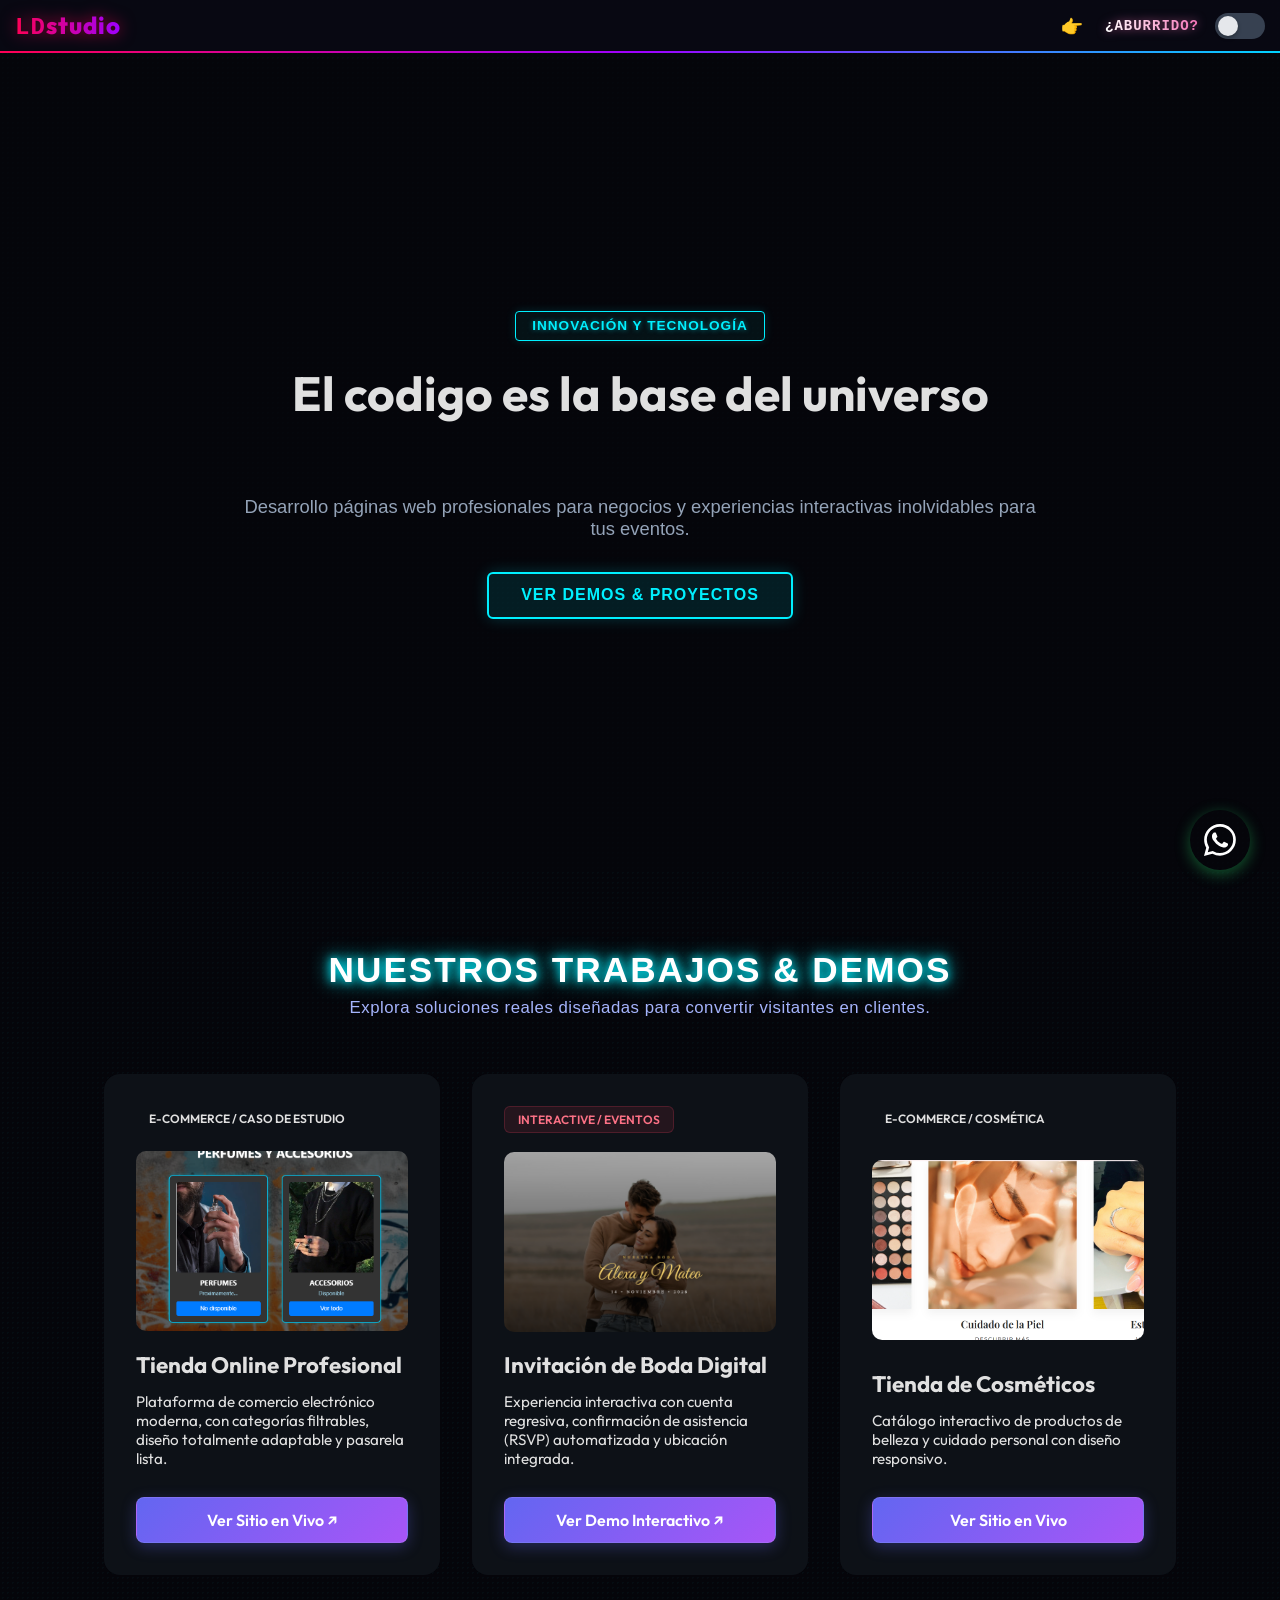
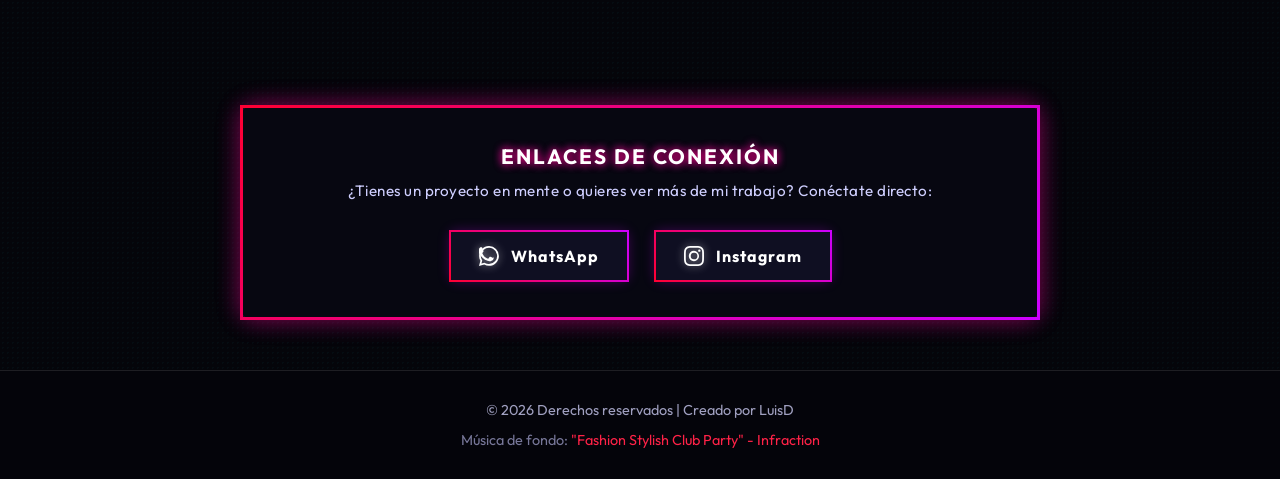
==== commit ace23717: "fix: corregir orientacion y movimiento de flecha hacia el switch" ====
--- a/index.html
+++ b/index.html
@@ -12,12 +12,13 @@
 
    <header class="navbar">
     <div class="logo">LD<span>studio</span></div>
-    <a href="modo-ld.html" class="toggle-container">
-        <span class="toggle-text">¿Aburrido?</span>
-        <div class="toggle-switch">
-            <div class="toggle-knob"></div>
-        </div>
-    </a>
+   <a href="modo-ld.html" class="toggle-container">
+    <span class="flecha-parpadeante">👉</span>
+    <span class="toggle-text">¿Aburrido?</span>
+    <div class="toggle-switch">
+        <div class="toggle-knob"></div>
+    </div>
+</a>
 </header>
     <!-- Sección Hero (Bienvenida) -->
     <section class="hero">
@@ -83,7 +84,7 @@
 
     
     <!-- Botón Flotante de WhatsApp -->
-    <a href="https://wa.me/TU_NUMERO_AQUI" target="_blank" class="whatsapp-float" title="¡Escríbenos!">
+    <a href="https://wa.me/6361141044" target="_blank" class="whatsapp-float" title="¡Escríbenos!">
         <svg xmlns="http://www.w3.org/2000/svg" width="32" height="32" fill="currentColor" viewBox="0 0 16 16">
             <path d="M13.601 2.326A7.85 7.85 0 0 0 7.994 0C3.627 0 .068 3.558.064 7.926c0 1.399.366 2.76 1.057 3.965L0 16l4.204-1.102a7.9 7.9 0 0 0 3.79.965h.004c4.368 0 7.926-3.558 7.93-7.93A7.9 7.9 0 0 0 13.6 2.326zM7.994 14.521a6.6 6.6 0 0 1-3.356-.92l-.24-.144-2.494.654.666-2.433-.156-.251a6.56 6.56 0 0 1-1.007-3.505c0-3.626 2.957-6.584 6.591-6.584a6.56 6.56 0 0 1 4.66 1.931 6.56 6.56 0 0 1 1.928 4.66c-.004 3.639-2.961 6.592-6.592 6.592zm3.615-4.934c-.197-.099-1.17-.578-1.353-.646-.182-.065-.315-.099-.445.099-.133.197-.513.646-.627.775-.114.133-.232.148-.43.05-.197-.1-.833-.307-1.585-.977-.587-.523-.983-1.17-1.098-1.368-.114-.198-.012-.305.087-.403.088-.088.198-.23.297-.345.099-.114.132-.198.198-.33.065-.133.033-.248-.016-.347-.05-.099-.445-1.072-.61-1.467-.16-.389-.323-.335-.445-.34l-.38-.007c-.133 0-.348.05-.53.248-.183.198-.7.683-.7 1.668 0 .985.71 1.934.808 2.066.098.133 1.394 2.132 3.383 2.992.47.205.84.326 1.129.418.475.152.904.129 1.246.078.38-.058 1.171-.48 1.338-.943.164-.464.164-.86.114-.943-.049-.084-.182-.133-.38-.232z"/>
         </svg>
@@ -107,7 +108,7 @@
             </a>
             
             <!-- Botón de Instagram -->
-            <a href="https://instagram.com/tu-usuario" target="_blank" class="cyber-link">
+            <a href="https://instagram.com/luisfloressc" target="_blank" class="cyber-link">
                 <svg class="link-icon" xmlns="http://www.w3.org/2000/svg" width="22" height="22" fill="currentColor" viewBox="0 0 16 16">
                     <path d="M8 0C5.829 0 5.556.01 4.703.048 3.85.088 3.269.222 2.76.42a3.9 3.9 0 0 0-1.417.923A3.9 3.9 0 0 0 .42 2.76C.222 3.268.087 3.85.048 4.7.01 5.555 0 5.827 0 8.001c0 2.172.01 2.444.048 3.297.04.852.174 1.433.372 1.942.205.526.478.972.923 1.417.444.445.89.719 1.416.923.51.198 1.09.333 1.942.372C5.555 15.99 5.827 16 8 16s2.444-.01 3.298-.048c.851-.04 1.434-.174 1.943-.372a3.9 3.9 0 0 0 1.416-.923c.445-.445.718-.891.923-1.417.197-.509.332-1.09.372-1.942C15.99 10.445 16 10.173 16 8s-.01-2.445-.048-3.299c-.04-.851-.175-1.433-.372-1.941a3.9 3.9 0 0 0-.923-1.417A3.9 3.9 0 0 0 13.24.42c-.51-.198-1.092-.333-1.943-.372C10.443.01 10.172 0 7.998 0zm-.717 1.442h.718c2.136 0 2.389.007 3.232.046.78.035 1.204.166 1.486.275.373.145.64.319.92.599.28.28.453.546.598.92.11.281.24.705.275 1.485.039.843.047 1.096.047 3.231s-.008 2.389-.047 3.232c-.035.78-.166 1.203-.275 1.485a2.5 2.5 0 0 1-.599.919c-.28.28-.546.453-.92.598-.282.11-.705.24-1.485.276-.843.038-1.096.047-3.232.047s-2.39-.009-3.233-.047c-.78-.036-1.203-.166-1.485-.276a2.5 2.5 0 0 1-.92-.598 2.5 2.5 0 0 1-.6-.92c-.109-.281-.24-.705-.275-1.485-.038-.843-.046-1.096-.046-3.233s.008-2.388.046-3.231c.036-.78.166-1.204.276-1.486.145-.373.319-.64.599-.92.28-.28.546-.453.92-.598.282-.11.705-.24 1.485-.276.738-.034 1.024-.044 2.515-.045zm4.988 1.328a.96.96 0 1 0 0 1.92.96.96 0 0 0 0-1.92m-4.27 1.122a4.109 4.109 0 1 0 0 8.217 4.109 4.109 0 0 0 0-8.217m0 1.441a2.668 2.668 0 1 1 0 5.335 2.668 2.668 0 0 1 0-5.335"/>
                 </svg>
--- a/style.css
+++ b/style.css
@@ -447,13 +447,26 @@
 }
 /* --- MODO VIDEOJUEGO / GAMING --- */
 body.page-ld-custom {
+    position: relative;
+    background-color: #0b0b16;
+    margin: 0;
+    min-height: 100vh;
+}
+
+body.page-ld-custom::before {
+    content: "";
+    position: fixed !important;
+    top: 0;
+    left: 0;
+    width: 100vw;
+    height: 100vh;
     background-image: url('img/fondo-gaming.jpg') !important;
     background-size: cover !important;
     background-position: center !important;
     background-repeat: no-repeat !important;
-    background-attachment: fixed !important;
-}
-
+    z-index: -999 !important;
+    pointer-events: none;
+}
 /* Tarjetas con estilo de panel de juego / interfaz HUD */
 body.page-ld-custom .navbar,
 body.page-ld-custom .card {
@@ -1665,3 +1678,20 @@
     color: #00ffff;
     text-decoration: underline;
 }
+@keyframes parpadear-flecha {
+    0%, 100% {
+        opacity: 1;
+        transform: translateX(0);
+    }
+    50% {
+        opacity: 0.3;
+        transform: translateX(4px); /* Se mueve hacia la derecha apuntando al texto */
+    }
+}
+
+.flecha-parpadeante {
+    display: inline-block;
+    margin-right: 6px;
+    font-size: 1.1rem;
+    animation: parpadear-flecha 1s infinite ease-in-out;
+}
